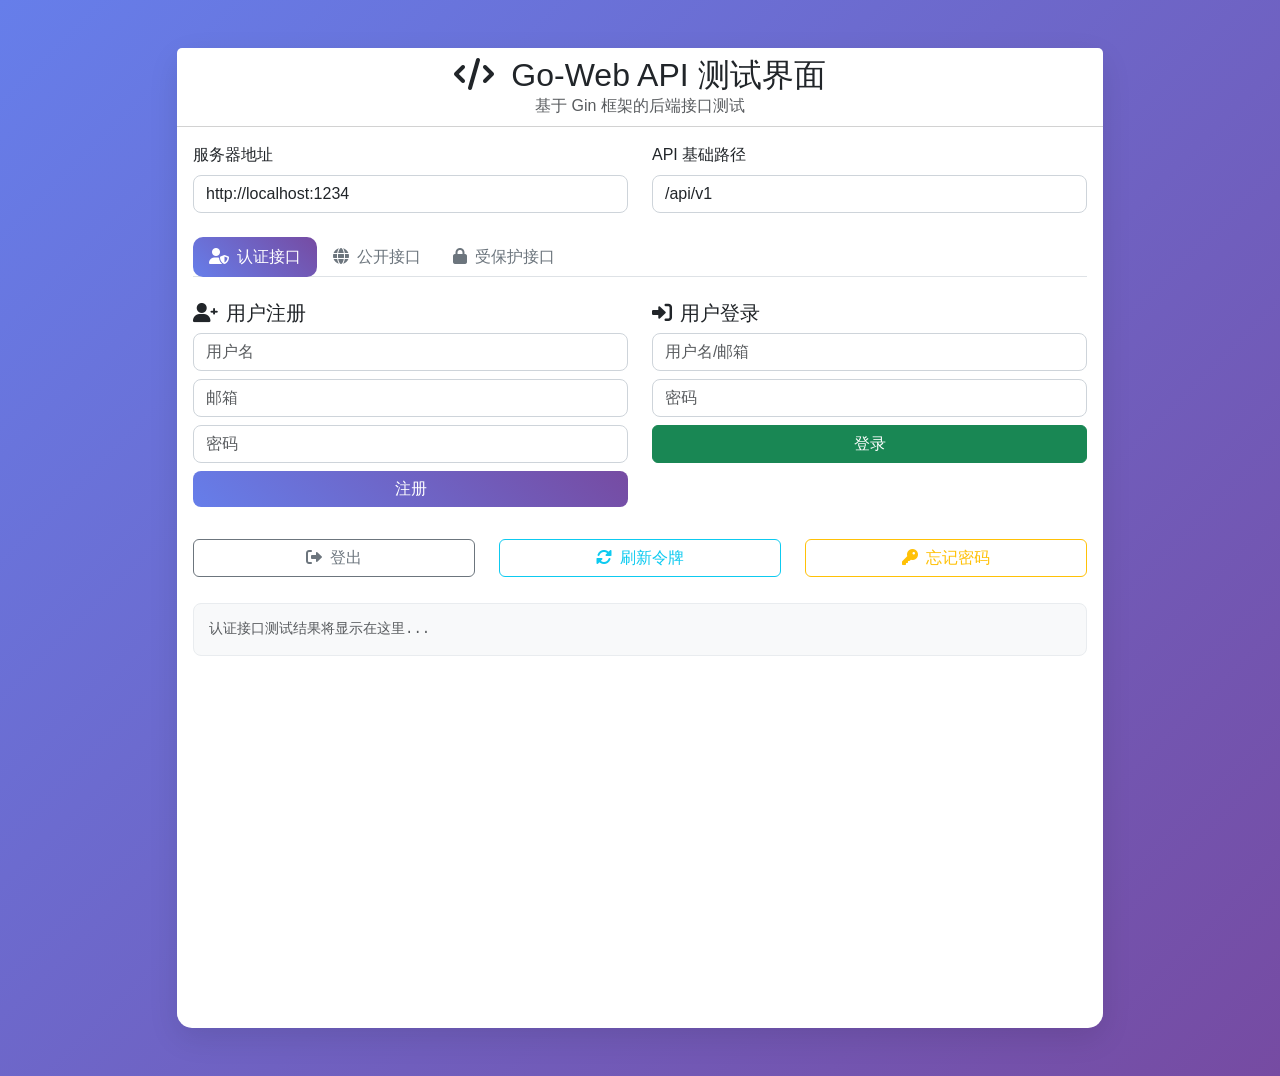
==== web-ui/index.html @ cbb535d4 "ui测试" ====
<!DOCTYPE html>
<html lang="zh-CN">
<head>
    <meta charset="UTF-8">
    <meta name="viewport" content="width=device-width, initial-scale=1.0">
    <title>Go-Web API 前端测试界面</title>
    <!-- Bootstrap CSS -->
    <link href="https://cdn.jsdelivr.net/npm/bootstrap@5.3.0/dist/css/bootstrap.min.css" rel="stylesheet">
    <!-- Font Awesome -->
    <link href="https://cdnjs.cloudflare.com/ajax/libs/font-awesome/6.0.0/css/all.min.css" rel="stylesheet">
    <!-- 自定义样式 -->
    <link href="static/css/style.css" rel="stylesheet">
</head>
<body>
    <!-- 主内容容器 -->
    <div id="main-container">
        <!-- 加载提示 -->
        <div class="container py-5">
            <div class="row justify-content-center">
                <div class="col-lg-10">
                    <div class="card">
                        <div class="card-body text-center">
                            <div class="spinner-border text-primary mb-3" role="status">
                                <span class="visually-hidden">加载中...</span>
                            </div>
                            <h4>正在加载页面...</h4>
                            <p class="text-muted">请稍候，正在加载模板和资源</p>
                        </div>
                    </div>
                </div>
            </div>
        </div>
    </div>

    <!-- Bootstrap JS -->
    <script src="https://cdn.jsdelivr.net/npm/bootstrap@5.3.0/dist/js/bootstrap.bundle.min.js"></script>
    <!-- 模板加载器 -->
    <script src="static/js/template-loader.js"></script>
    <!-- 自定义 JavaScript -->
    <script src="static/js/app.js"></script>
</body>
</html>
---- web-ui/static/css/style.css ----
/* Go-Web 前端演示样式 */

/* 基础样式 */
body {
    background: linear-gradient(135deg, #667eea 0%, #764ba2 100%);
    min-height: 100vh;
    font-family: 'Segoe UI', Tahoma, Geneva, Verdana, sans-serif;
}

/* 卡片样式 */
.card {
    border: none;
    border-radius: 15px;
    box-shadow: 0 10px 30px rgba(0,0,0,0.1);
    transition: transform 0.3s ease;
}

.card:hover {
    transform: translateY(-5px);
}

/* 导航标签样式 */
.nav-tabs .nav-link {
    border: none;
    color: #6c757d;
    font-weight: 500;
}

.nav-tabs .nav-link.active {
    background: linear-gradient(45deg, #667eea, #764ba2);
    color: white;
    border-radius: 10px;
}

/* 按钮样式 */
.btn-primary {
    background: linear-gradient(45deg, #667eea, #764ba2);
    border: none;
    border-radius: 8px;
}

.btn-primary:hover {
    background: linear-gradient(45deg, #5a6fd8, #6a4190);
    transform: translateY(-1px);
}

/* API 结果展示样式 */
.api-result {
    background: #f8f9fa;
    border-radius: 8px;
    padding: 15px;
    margin-top: 10px;
    font-family: 'Courier New', monospace;
    font-size: 14px;
    max-height: 300px;
    overflow-y: auto;
    border: 1px solid #e9ecef;
}

.api-result pre {
    background: #2d3748;
    color: #e2e8f0;
    padding: 10px;
    border-radius: 5px;
    overflow-x: auto;
    margin: 10px 0;
}

/* 状态样式 */
.status-success {
    color: #28a745;
    font-weight: bold;
}

.status-error {
    color: #dc3545;
    font-weight: bold;
}

/* 表单样式 */
.form-control {
    border-radius: 8px;
    border: 1px solid #ced4da;
    transition: all 0.3s ease;
}

.form-control:focus {
    border-color: #667eea;
    box-shadow: 0 0 0 0.2rem rgba(102, 126, 234, 0.25);
}

/* 响应式调整 */
@media (max-width: 768px) {
    .container {
        padding: 20px 10px;
    }
    
    .card {
        margin: 0 10px;
    }
    
    .nav-tabs .nav-link {
        font-size: 14px;
        padding: 8px 12px;
    }
}

/* 加载动画 */
.loading {
    display: inline-block;
    width: 20px;
    height: 20px;
    border: 3px solid #f3f3f3;
    border-top: 3px solid #667eea;
    border-radius: 50%;
    animation: spin 1s linear infinite;
}

@keyframes spin {
    0% { transform: rotate(0deg); }
    100% { transform: rotate(360deg); }
}

/* 自定义滚动条 */
.api-result::-webkit-scrollbar {
    width: 8px;
}

.api-result::-webkit-scrollbar-track {
    background: #f1f1f1;
    border-radius: 4px;
}

.api-result::-webkit-scrollbar-thumb {
    background: #c1c1c1;
    border-radius: 4px;
}

.api-result::-webkit-scrollbar-thumb:hover {
    background: #a8a8a8;
}

/* 图标样式增强 */
.fas, .fab {
    margin-right: 8px;
}

/* 警告框样式 */
.alert {
    border-radius: 10px;
    border: none;
}

.alert-info {
    background: linear-gradient(45deg, #d1ecf1, #bee5eb);
    color: #0c5460;
}

/* 输入组样式 */
.input-group {
    margin-bottom: 15px;
}

.input-group-text {
    background: linear-gradient(45deg, #667eea, #764ba2);
    color: white;
    border: none;
}
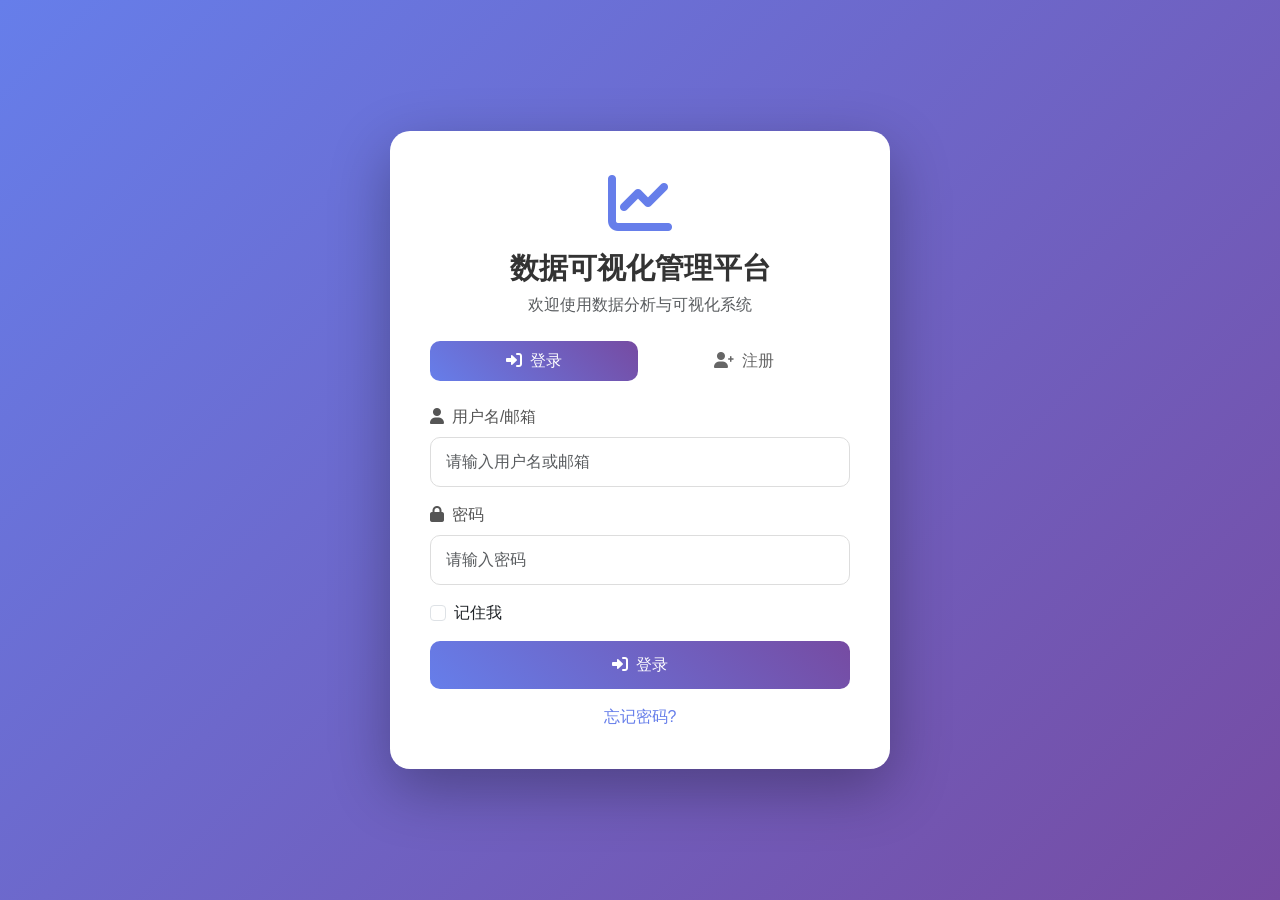
==== commit 43db09b3: "change code of web-app.js" ====
--- a/web-ui/index.html
+++ b/web-ui/index.html
@@ -3,7 +3,7 @@
 <head>
     <meta charset="UTF-8">
     <meta name="viewport" content="width=device-width, initial-scale=1.0">
-    <title>Go-Web API 前端测试界面</title>
+    <title>数据可视化管理平台 - 登录</title>
     <!-- Bootstrap CSS -->
     <link href="https://cdn.jsdelivr.net/npm/bootstrap@5.3.0/dist/css/bootstrap.min.css" rel="stylesheet">
     <!-- Font Awesome -->
@@ -12,19 +12,125 @@
     <link href="static/css/style.css" rel="stylesheet">
 </head>
 <body>
-    <!-- 主内容容器 -->
-    <div id="main-container">
-        <!-- 加载提示 -->
-        <div class="container py-5">
+    <!-- 登录注册页面 -->
+    <div id="auth-page" class="auth-container">
+        <div class="auth-card">
+            <div class="text-center mb-4">
+                <i class="fas fa-chart-line fa-4x text-primary mb-3"></i>
+                <h2 class="fw-bold">数据可视化管理平台</h2>
+                <p class="text-muted">欢迎使用数据分析与可视化系统</p>
+            </div>
+            
+            <!-- 标签切换 -->
+            <ul class="nav nav-pills nav-fill mb-4" role="tablist">
+                <li class="nav-item" role="presentation">
+                    <button class="nav-link active" id="login-tab" data-bs-toggle="pill" data-bs-target="#login-form" type="button" role="tab">
+                        <i class="fas fa-sign-in-alt me-2"></i>登录
+                    </button>
+                </li>
+                <li class="nav-item" role="presentation">
+                    <button class="nav-link" id="register-tab" data-bs-toggle="pill" data-bs-target="#register-form" type="button" role="tab">
+                        <i class="fas fa-user-plus me-2"></i>注册
+                    </button>
+                </li>
+            </ul>
+            
+            <div class="tab-content">
+                <!-- 登录表单 -->
+                <div class="tab-pane fade show active" id="login-form" role="tabpanel">
+                    <form id="loginForm" onsubmit="return handleLogin(event)">
+                        <div class="mb-3">
+                            <label class="form-label">
+                                <i class="fas fa-user me-2"></i>用户名/邮箱
+                            </label>
+                            <input type="text" class="form-control" id="loginIdentifier" placeholder="请输入用户名或邮箱" required>
+                        </div>
+                        <div class="mb-3">
+                            <label class="form-label">
+                                <i class="fas fa-lock me-2"></i>密码
+                            </label>
+                            <input type="password" class="form-control" id="loginPassword" placeholder="请输入密码" required>
+                        </div>
+                        <div class="mb-3 form-check">
+                            <input type="checkbox" class="form-check-input" id="rememberMe">
+                            <label class="form-check-label" for="rememberMe">记住我</label>
+                        </div>
+                        <button type="submit" class="btn btn-primary w-100 mb-3" id="loginBtn">
+                            <i class="fas fa-sign-in-alt me-2"></i>登录
+                        </button>
+                        <div class="text-center">
+                            <a href="#" class="text-decoration-none" onclick="handleForgotPassword(); return false;">忘记密码?</a>
+                        </div>
+                    </form>
+                </div>
+                
+                <!-- 注册表单 -->
+                <div class="tab-pane fade" id="register-form" role="tabpanel">
+                    <form id="registerForm" onsubmit="return handleRegister(event)">
+                        <div class="mb-3">
+                            <label class="form-label">
+                                <i class="fas fa-user me-2"></i>用户名
+                            </label>
+                            <input type="text" class="form-control" id="registerUsername" placeholder="请输入用户名" required>
+                        </div>
+                        <div class="mb-3">
+                            <label class="form-label">
+                                <i class="fas fa-envelope me-2"></i>邮箱
+                            </label>
+                            <input type="email" class="form-control" id="registerEmail" placeholder="请输入邮箱" required>
+                        </div>
+                        <div class="mb-3">
+                            <label class="form-label">
+                                <i class="fas fa-lock me-2"></i>密码
+                            </label>
+                            <input type="password" class="form-control" id="registerPassword" placeholder="请输入密码 (至少6位)" required minlength="6">
+                        </div>
+                        <div class="mb-3">
+                            <label class="form-label">
+                                <i class="fas fa-lock me-2"></i>确认密码
+                            </label>
+                            <input type="password" class="form-control" id="registerConfirmPassword" placeholder="请再次输入密码" required>
+                        </div>
+                        <button type="submit" class="btn btn-primary w-100" id="registerBtn">
+                            <i class="fas fa-user-plus me-2"></i>注册
+                        </button>
+                    </form>
+                </div>
+            </div>
+        </div>
+    </div>
+
+    <!-- 成功登录后的主页面 -->
+    <div id="main-page" class="d-none">
+        <nav class="navbar navbar-dark bg-primary">
+            <div class="container-fluid">
+                <span class="navbar-brand mb-0 h1">
+                    <i class="fas fa-chart-line me-2"></i>数据可视化管理平台
+                </span>
+                <div class="d-flex align-items-center">
+                    <span class="text-white me-3">
+                        <i class="fas fa-user-circle me-2"></i>
+                        <span id="currentUsername">用户</span>
+                    </span>
+                    <button class="btn btn-outline-light btn-sm" onclick="handleLogout()">
+                        <i class="fas fa-sign-out-alt me-2"></i>退出
+                    </button>
+                </div>
+            </div>
+        </nav>
+        
+        <div class="container mt-5">
             <div class="row justify-content-center">
-                <div class="col-lg-10">
+                <div class="col-md-8">
                     <div class="card">
-                        <div class="card-body text-center">
-                            <div class="spinner-border text-primary mb-3" role="status">
-                                <span class="visually-hidden">加载中...</span>
+                        <div class="card-body text-center py-5">
+                            <i class="fas fa-check-circle fa-5x text-success mb-4"></i>
+                            <h2 class="mb-3">登录成功!</h2>
+                            <p class="text-muted mb-4">欢迎来到数据可视化管理平台</p>
+                            <div class="alert alert-info">
+                                <i class="fas fa-info-circle me-2"></i>
+                                后续功能开发中,敬请期待...
                             </div>
-                            <h4>正在加载页面...</h4>
-                            <p class="text-muted">请稍候，正在加载模板和资源</p>
                         </div>
                     </div>
                 </div>
@@ -34,8 +140,6 @@
 
     <!-- Bootstrap JS -->
     <script src="https://cdn.jsdelivr.net/npm/bootstrap@5.3.0/dist/js/bootstrap.bundle.min.js"></script>
-    <!-- 模板加载器 -->
-    <script src="static/js/template-loader.js"></script>
     <!-- 自定义 JavaScript -->
     <script src="static/js/app.js"></script>
 </body>
--- a/web-ui/static/css/style.css
+++ b/web-ui/static/css/style.css
@@ -1,4 +1,4 @@
-/* Go-Web 前端演示样式 */
+/* 数据可视化管理平台样式 */
 
 /* 基础样式 */
 body {
@@ -7,80 +7,73 @@
     font-family: 'Segoe UI', Tahoma, Geneva, Verdana, sans-serif;
 }
 
-/* 卡片样式 */
-.card {
-    border: none;
-    border-radius: 15px;
-    box-shadow: 0 10px 30px rgba(0,0,0,0.1);
-    transition: transform 0.3s ease;
+/* 登录注册容器 */
+.auth-container {
+    min-height: 100vh;
+    display: flex;
+    align-items: center;
+    justify-content: center;
+    padding: 20px;
 }
 
-.card:hover {
-    transform: translateY(-5px);
+.auth-card {
+    background: white;
+    border-radius: 20px;
+    padding: 40px;
+    max-width: 500px;
+    width: 100%;
+    box-shadow: 0 20px 60px rgba(0, 0, 0, 0.3);
+    animation: fadeInUp 0.6s ease;
 }
 
-/* 导航标签样式 */
-.nav-tabs .nav-link {
-    border: none;
-    color: #6c757d;
-    font-weight: 500;
+@keyframes fadeInUp {
+    from {
+        opacity: 0;
+        transform: translateY(30px);
+    }
+    to {
+        opacity: 1;
+        transform: translateY(0);
+    }
 }
 
-.nav-tabs .nav-link.active {
+/* 标题样式 */
+.auth-card h2 {
+    color: #333;
+    font-size: 1.8rem;
+}
+
+.auth-card .text-primary {
+    color: #667eea !important;
+}
+
+/* 标签样式 */
+.nav-pills .nav-link {
+    color: #666;
+    border-radius: 10px;
+    transition: all 0.3s ease;
+}
+
+.nav-pills .nav-link.active {
     background: linear-gradient(45deg, #667eea, #764ba2);
     color: white;
-    border-radius: 10px;
 }
 
-/* 按钮样式 */
-.btn-primary {
-    background: linear-gradient(45deg, #667eea, #764ba2);
-    border: none;
-    border-radius: 8px;
-}
-
-.btn-primary:hover {
-    background: linear-gradient(45deg, #5a6fd8, #6a4190);
-    transform: translateY(-1px);
-}
-
-/* API 结果展示样式 */
-.api-result {
-    background: #f8f9fa;
-    border-radius: 8px;
-    padding: 15px;
-    margin-top: 10px;
-    font-family: 'Courier New', monospace;
-    font-size: 14px;
-    max-height: 300px;
-    overflow-y: auto;
-    border: 1px solid #e9ecef;
-}
-
-.api-result pre {
-    background: #2d3748;
-    color: #e2e8f0;
-    padding: 10px;
-    border-radius: 5px;
-    overflow-x: auto;
-    margin: 10px 0;
-}
-
-/* 状态样式 */
-.status-success {
-    color: #28a745;
-    font-weight: bold;
-}
-
-.status-error {
-    color: #dc3545;
-    font-weight: bold;
+.nav-pills .nav-link:hover:not(.active) {
+    background: #f0f0f0;
 }
 
 /* 表单样式 */
+.form-label {
+    color: #555;
+    font-weight: 500;
+    margin-bottom: 8px;
+}
+
 .form-control {
-    border-radius: 8px;
-    border: 1px solid #ced4da;
+    border-radius: 10px;
+    border: 1px solid #ddd;
+    padding: 12px 15px;
     transition: all 0.3s ease;
 }
 
@@ -89,63 +82,64 @@
     box-shadow: 0 0 0 0.2rem rgba(102, 126, 234, 0.25);
 }
 
+/* 按钮样式 */
+.btn-primary {
+    background: linear-gradient(45deg, #667eea, #764ba2);
+    border: none;
+    border-radius: 10px;
+    padding: 12px;
+    font-weight: 500;
+    transition: all 0.3s ease;
+}
+
+.btn-primary:hover {
+    background: linear-gradient(45deg, #5a6fd8, #6a4190);
+    transform: translateY(-2px);
+    box-shadow: 0 5px 15px rgba(102, 126, 234, 0.4);
+}
+
+.btn-primary:active {
+    transform: translateY(0);
+}
+
+/* 链接样式 */
+a {
+    color: #667eea;
+    transition: color 0.3s ease;
+}
+
+a:hover {
+    color: #764ba2;
+}
+
+/* 卡片样式 */
+.card {
+    border: none;
+    border-radius: 15px;
+    box-shadow: 0 10px 30px rgba(0, 0, 0, 0.1);
+}
+
 /* 响应式调整 */
-@media (max-width: 768px) {
-    .container {
-        padding: 20px 10px;
+@media (max-width: 576px) {
+    .auth-card {
+        padding: 30px 20px;
     }
     
-    .card {
-        margin: 0 10px;
+    .auth-card h2 {
+        font-size: 1.5rem;
     }
     
-    .nav-tabs .nav-link {
-        font-size: 14px;
-        padding: 8px 12px;
+    .auth-card i.fa-4x {
+        font-size: 3rem;
     }
 }
 
-/* 加载动画 */
-.loading {
-    display: inline-block;
-    width: 20px;
-    height: 20px;
-    border: 3px solid #f3f3f3;
-    border-top: 3px solid #667eea;
-    border-radius: 50%;
-    animation: spin 1s linear infinite;
+/* 主页面样式 */
+.bg-primary {
+    background: linear-gradient(45deg, #667eea, #764ba2) !important;
 }
 
-@keyframes spin {
-    0% { transform: rotate(0deg); }
-    100% { transform: rotate(360deg); }
-}
-
-/* 自定义滚动条 */
-.api-result::-webkit-scrollbar {
-    width: 8px;
-}
-
-.api-result::-webkit-scrollbar-track {
-    background: #f1f1f1;
-    border-radius: 4px;
-}
-
-.api-result::-webkit-scrollbar-thumb {
-    background: #c1c1c1;
-    border-radius: 4px;
-}
-
-.api-result::-webkit-scrollbar-thumb:hover {
-    background: #a8a8a8;
-}
-
-/* 图标样式增强 */
-.fas, .fab {
-    margin-right: 8px;
-}
-
-/* 警告框样式 */
+/* 提示框样式 */
 .alert {
     border-radius: 10px;
     border: none;
@@ -156,13 +150,8 @@
     color: #0c5460;
 }
 
-/* 输入组样式 */
-.input-group {
-    margin-bottom: 15px;
-}
-
-.input-group-text {
-    background: linear-gradient(45deg, #667eea, #764ba2);
-    color: white;
-    border: none;
+/* 加载状态 */
+.btn:disabled {
+    opacity: 0.6;
+    cursor: not-allowed;
 }
